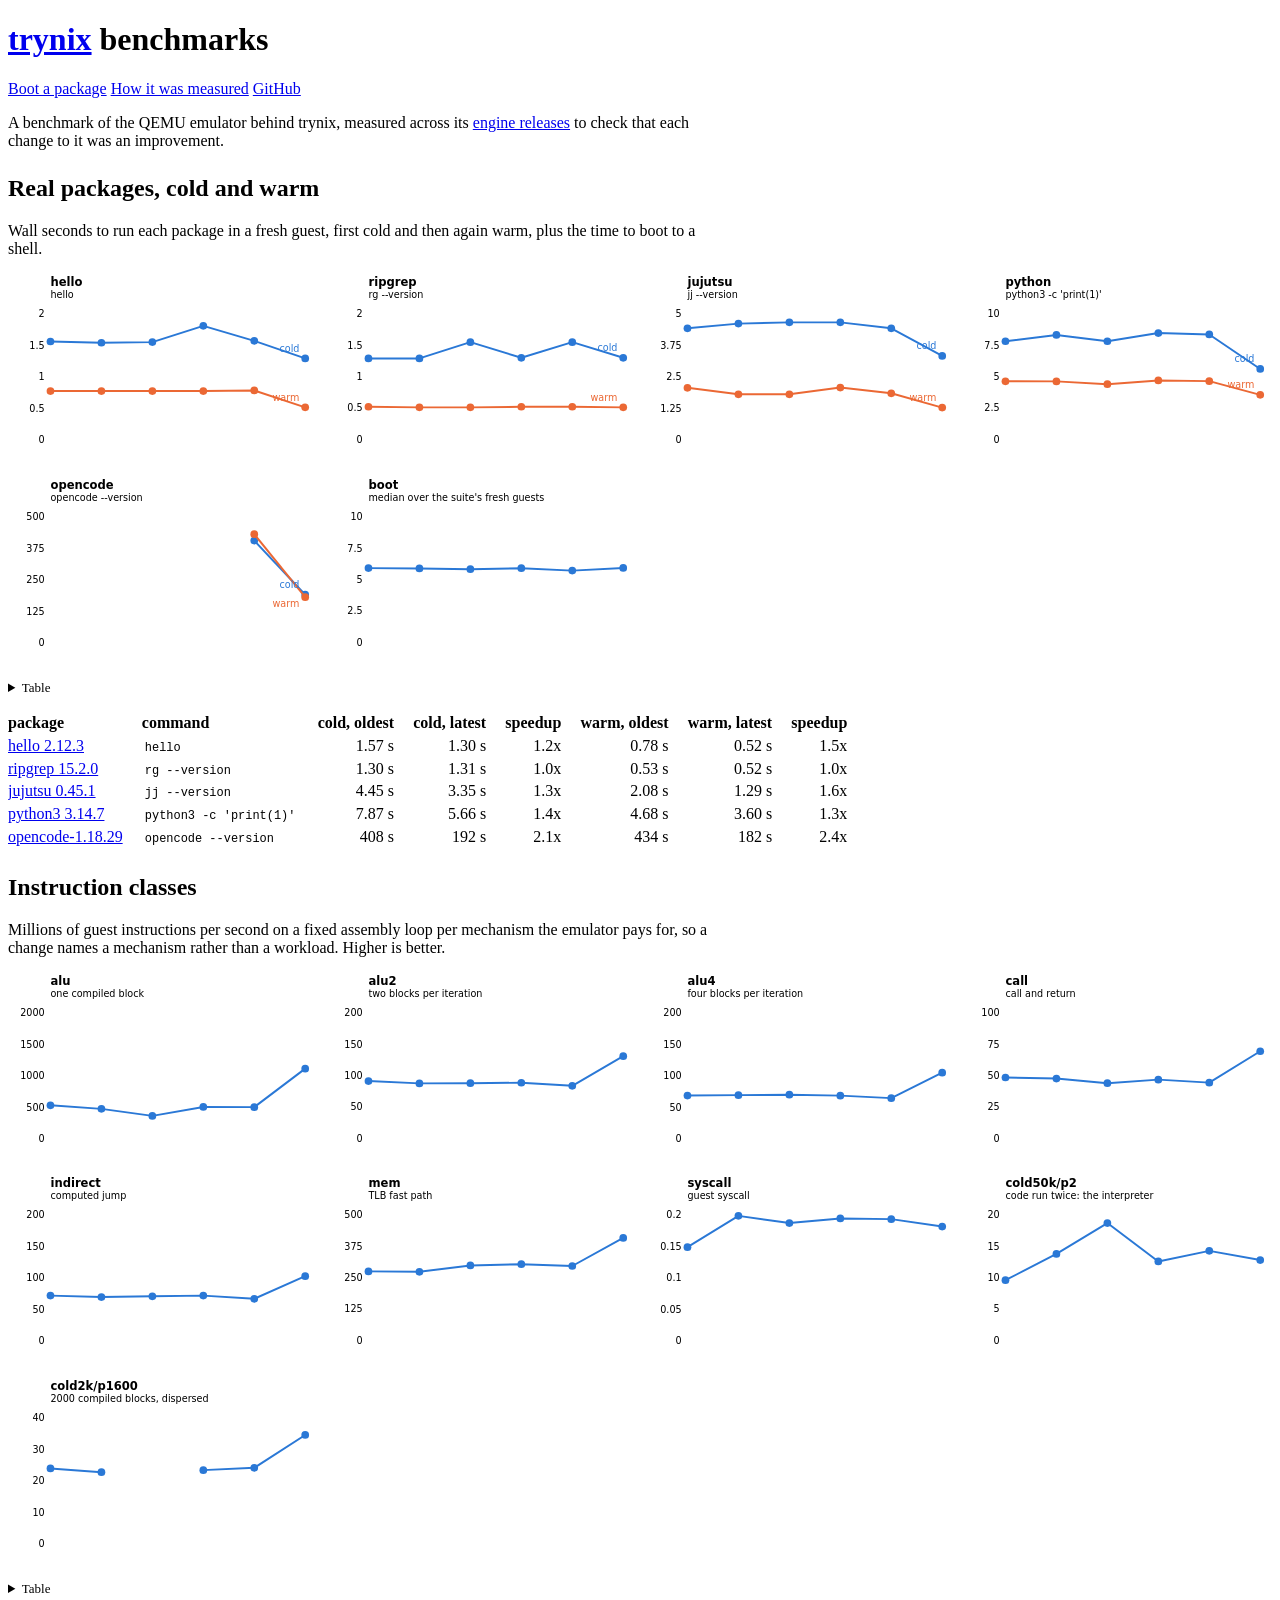
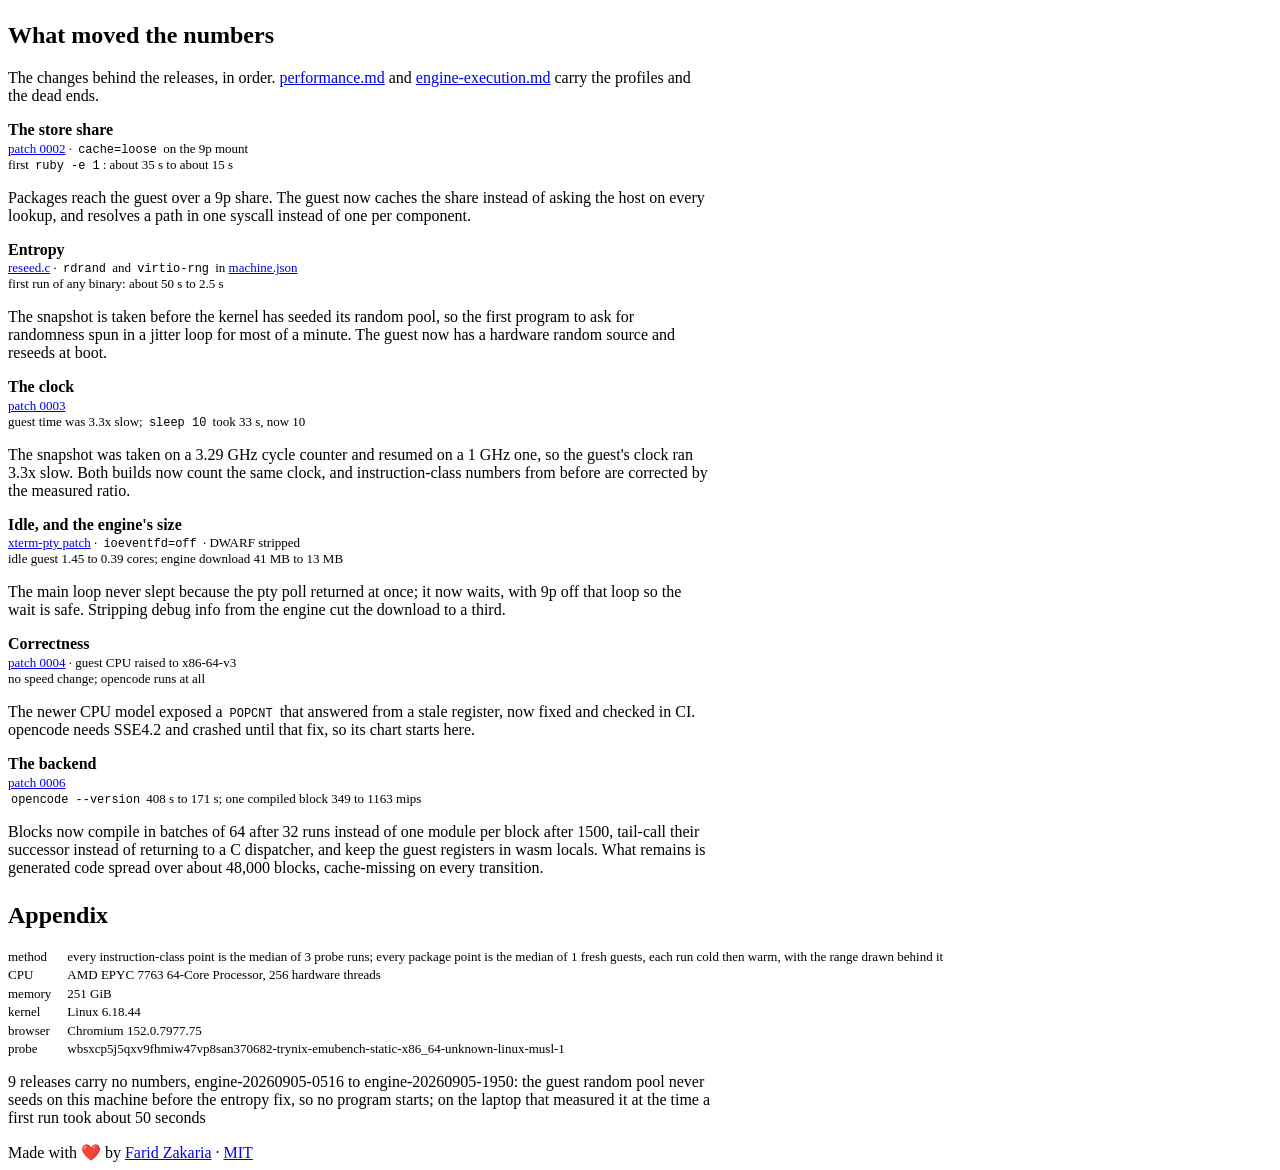
==== site/bench/index.html @ dc629fed "Add a benchmark page across the engine releases Every engine trynix has shipped is a dated release t" ====
<!doctype html>
<html lang="en">
  <head>
    <meta charset="utf-8" />
    <meta name="viewport" content="width=device-width, initial-scale=1" />
    <title>trynix benchmarks</title>
    <meta
      name="description"
      content="How fast the browser emulator got, one engine release at a time: real packages cold and warm, and each instruction class the emulator pays for."
    />
    <link rel="canonical" href="https://trynix.dev/bench/" />
    <link
      rel="icon"
      href="data:image/svg+xml,<svg xmlns='http://www.w3.org/2000/svg' viewBox='0 0 100 100'><text y='.9em' font-size='90'>🧪</text></svg>"
    />
    <meta name="theme-color" content="#ffffff" media="(prefers-color-scheme: light)" />
    <meta name="theme-color" content="#16181d" media="(prefers-color-scheme: dark)" />
    <link rel="stylesheet" href="../style.css" />
    <link rel="stylesheet" href="bench.css" />
  </head>
  <body>
    <header class="site">
      <h1><a href="..">trynix</a> <span class="muted">benchmarks</span></h1>
      <nav class="site">
        <a href="..">Boot a package</a>
        <a href="https://github.com/fzakaria/trynix/blob/main/docs/engine-execution.md">How it was measured</a>
        <a href="https://github.com/fzakaria/trynix">GitHub</a>
      </nav>
    </header>

    <main>
      <p>
        A benchmark of the QEMU emulator behind trynix, measured across its
        <a href="https://github.com/fzakaria/trynix/releases">engine releases</a> to check that
        each change to it was an improvement.
      </p>

      <h2>Real packages, cold and warm</h2>
      <p>
        Wall seconds to run each package in a fresh guest, first cold and then again warm, plus
        the time to boot to a shell.
      </p>
      <div id="exec-charts"></div>
      <div id="standings"></div>

      <h2>Instruction classes</h2>
      <p>
        Millions of guest instructions per second on a fixed assembly loop per mechanism the
        emulator pays for, so a change names a mechanism rather than a workload. Higher is better.
      </p>
      <div id="emubench-charts"></div>

      <h2>What moved the numbers</h2>
      <p>
        The changes behind the releases, in order.
        <a href="https://github.com/fzakaria/trynix/blob/main/docs/performance.md">performance.md</a>
        and
        <a href="https://github.com/fzakaria/trynix/blob/main/docs/engine-execution.md"
          >engine-execution.md</a
        >
        carry the profiles and the dead ends.
      </p>

      <section class="change">
        <h3>The store share</h3>
        <p class="meta">
          <a href="https://github.com/fzakaria/trynix/blob/main/patches/0002-9p-local-resolve-a-path-in-one-syscall-under-emscripten.patch"
            >patch 0002</a
          >
          · <code>cache=loose</code> on the 9p mount
        </p>
        <p class="gain">first <code>ruby -e 1</code>: about 35 s to about 15 s</p>
        <p>
          Packages reach the guest over a 9p share. The guest now caches the share instead of asking
          the host on every lookup, and resolves a path in one syscall instead of one per
          component.
        </p>
      </section>

      <section class="change">
        <h3>Entropy</h3>
        <p class="meta">
          <a href="https://github.com/fzakaria/trynix/blob/main/nix/guest/reseed.c">reseed.c</a> ·
          <code>rdrand</code> and <code>virtio-rng</code> in
          <a href="https://github.com/fzakaria/trynix/blob/main/nix/guest/machine.json">machine.json</a>
        </p>
        <p class="gain">first run of any binary: about 50 s to 2.5 s</p>
        <p>
          The snapshot is taken before the kernel has seeded its random pool, so the first program
          to ask for randomness spun in a jitter loop for most of a minute. The guest now has a
          hardware random source and reseeds at boot.
        </p>
      </section>

      <section class="change">
        <h3>The clock</h3>
        <p class="meta">
          <a href="https://github.com/fzakaria/trynix/blob/main/patches/0003-count-the-clock-the-resumer-will-count.patch"
            >patch 0003</a
          >
        </p>
        <p class="gain">guest time was 3.3x slow; <code>sleep 10</code> took 33 s, now 10</p>
        <p>
          The snapshot was taken on a 3.29 GHz cycle counter and resumed on a 1 GHz one, so the
          guest's clock ran 3.3x slow. Both builds now count the same clock, and instruction-class
          numbers from before are corrected by the measured ratio.
        </p>
      </section>

      <section class="change">
        <h3>Idle, and the engine's size</h3>
        <p class="meta">
          <a href="https://github.com/fzakaria/trynix/blob/main/patches/xterm-pty">xterm-pty patch</a>
          · <code>ioeventfd=off</code> · DWARF stripped
        </p>
        <p class="gain">idle guest 1.45 to 0.39 cores; engine download 41 MB to 13 MB</p>
        <p>
          The main loop never slept because the pty poll returned at once; it now waits, with 9p
          off that loop so the wait is safe. Stripping debug info from the engine cut the
          download to a third.
        </p>
      </section>

      <section class="change">
        <h3>Correctness</h3>
        <p class="meta">
          <a href="https://github.com/fzakaria/trynix/blob/main/patches/0004-wasm-tcg-pass-ctpop-the-right-operands.patch"
            >patch 0004</a
          >
          · guest CPU raised to x86-64-v3
        </p>
        <p class="gain">no speed change; opencode runs at all</p>
        <p>
          The newer CPU model exposed a <code>POPCNT</code> that answered from a stale register,
          now fixed and checked in CI. opencode needs SSE4.2 and crashed until that fix, so its
          chart starts here.
        </p>
      </section>

      <section class="change">
        <h3>The backend</h3>
        <p class="meta">
          <a href="https://github.com/fzakaria/trynix/blob/main/patches/0006-wasm32-batch-chain-locals.patch"
            >patch 0006</a
          >
        </p>
        <p class="gain">
          <code>opencode --version</code> 408 s to 171 s; one compiled block 349 to 1163 mips
        </p>
        <p>
          Blocks now compile in batches of 64 after 32 runs instead of one module per block after
          1500, tail-call their successor instead of returning to a C dispatcher, and keep the
          guest registers in wasm locals. What remains is generated code spread over about 48,000
          blocks, cache-missing on every transition.
        </p>
      </section>

      <h2>Appendix</h2>
      <dl id="appendix"></dl>
      <div id="appendix-skipped" class="muted"></div>
    </main>

    <footer class="muted">
      Made with ❤️ by
      <a href="https://fzakaria.com">Farid Zakaria</a>
      ·
      <a href="https://github.com/fzakaria/trynix/blob/main/LICENSE">MIT</a>
    </footer>

    <script type="module" src="bench.js"></script>
  </body>
</html>
---- site/bench/bench.css ----
/* The benchmark page. Layout and chart chrome only; the tokens come from
   ../style.css so the page reads as the site. The series colours are the
   validated pair from the data-viz reference palette, stepped for each
   surface, rather than the link accent: a link and a data mark are not
   the same thing. */
:root {
  --series-1: #2a78d6;
  --series-2: #eb6834;
}
@media (prefers-color-scheme: dark) {
  :root {
    --series-1: #3987e5;
    --series-2: #d95926;
  }
}
main p,
main li {
  max-width: 44rem;
}
h2 {
  margin-top: 1.6rem;
}
h3 {
  font-size: 1rem;
  margin: 1rem 0 0.3rem;
}

/* small multiples: as many panels per row as fit, never squashed */
.grid {
  display: grid;
  grid-template-columns: repeat(auto-fill, minmax(280px, 1fr));
  gap: 0.6rem;
  margin: 0.6rem 0;
}
.panel-wrap {
  position: relative;
}
svg.panel {
  width: 100%;
  height: auto;
  display: block;
}
.panel .grid {
  stroke: var(--line);
  stroke-width: 1;
}
.panel .axis {
  stroke: var(--muted);
  stroke-width: 1;
}
.panel .tick {
  font:
    10px system-ui,
    sans-serif;
  font-variant-numeric: tabular-nums;
  fill: var(--muted);
}
.panel .title {
  font:
    600 12px system-ui,
    sans-serif;
  fill: var(--fg);
}
.panel .subtitle,
.panel .end-label {
  font:
    10px system-ui,
    sans-serif;
  fill: var(--muted);
}
.panel .series {
  fill: none;
  stroke-width: 2;
  stroke-linejoin: round;
}
.panel .marker {
  stroke: var(--bg);
  stroke-width: 2;
}
.panel .milestone {
  stroke: var(--muted);
  stroke-width: 1;
  opacity: 0.35;
}
.panel .milestone-label {
  font:
    9px system-ui,
    sans-serif;
  fill: var(--muted);
}
.panel .cursor {
  stroke: var(--fg);
  stroke-width: 1;
  opacity: 0.4;
}
.tip {
  position: absolute;
  z-index: 1;
  max-width: 240px;
  padding: 0.4rem 0.6rem;
  border: 1px solid var(--line);
  border-radius: 4px;
  background: var(--bg);
  font-size: 12px;
  pointer-events: none;
  box-shadow: 0 2px 8px rgba(0, 0, 0, 0.15);
}
.tip-head {
  font-weight: 600;
}
.tip-commit {
  color: var(--muted);
  margin-bottom: 0.2rem;
}
.swatch {
  display: inline-block;
  width: 8px;
  height: 8px;
  border-radius: 2px;
  margin-right: 0.4rem;
}

a.tag {
  text-decoration: none;
}
a.tag:hover {
  text-decoration: underline;
}
.tip-change {
  color: var(--muted);
  margin-bottom: 0.2rem;
}
td.change {
  white-space: normal;
  min-width: 16rem;
}

/* every value, without hovering */
details.table {
  margin: 0.6rem 0 1rem;
  font-size: 13px;
}
details.table summary {
  cursor: pointer;
  color: var(--accent);
}
.scroll {
  overflow-x: auto;
}
table {
  border-collapse: collapse;
  white-space: nowrap;
}
th,
td {
  padding: 0.15rem 0.6rem 0.15rem 0;
  border-bottom: 1px solid var(--line);
  text-align: left;
}
td.num {
  text-align: right;
  font-variant-numeric: tabular-nums;
}
table.prose td,
table.prose th {
  padding-right: 1.2rem;
}
code {
  background: var(--code-bg);
  padding: 0 0.25em;
  border-radius: 3px;
  font-size: 0.92em;
}

/* one change that moved the numbers: title, what it was, what it won */
section.change {
  margin: 1rem 0;
}
section.change h3 {
  margin-bottom: 0.1rem;
}
section.change .meta,
section.change .gain {
  margin: 0;
  font-size: 13px;
  color: var(--muted);
}
section.change .meta + .gain {
  margin-bottom: 0.3rem;
}

/* the machine and the sitting */
dl#appendix {
  display: grid;
  grid-template-columns: max-content 1fr;
  gap: 0.15rem 1rem;
  font-size: 13px;
  margin: 0.4rem 0;
}
dl#appendix dt {
  color: var(--muted);
}
dl#appendix dd {
  margin: 0;
}
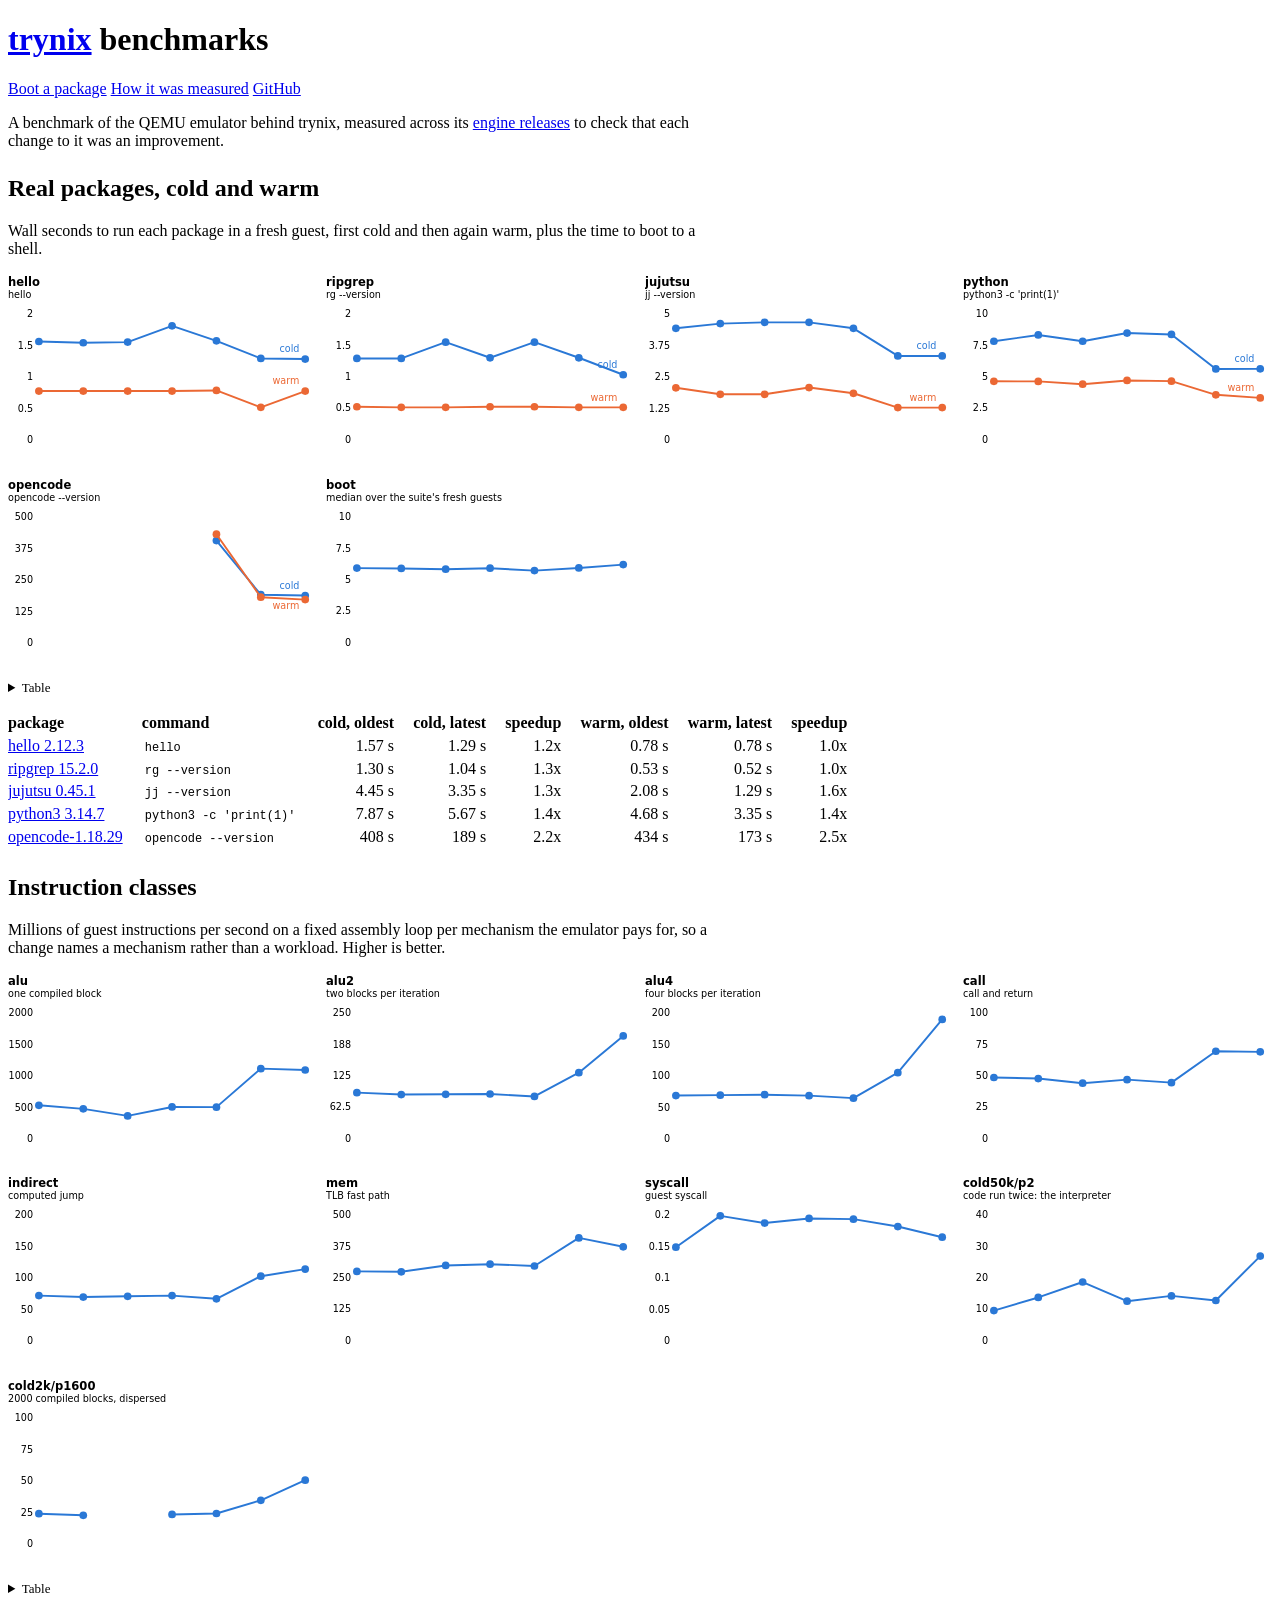
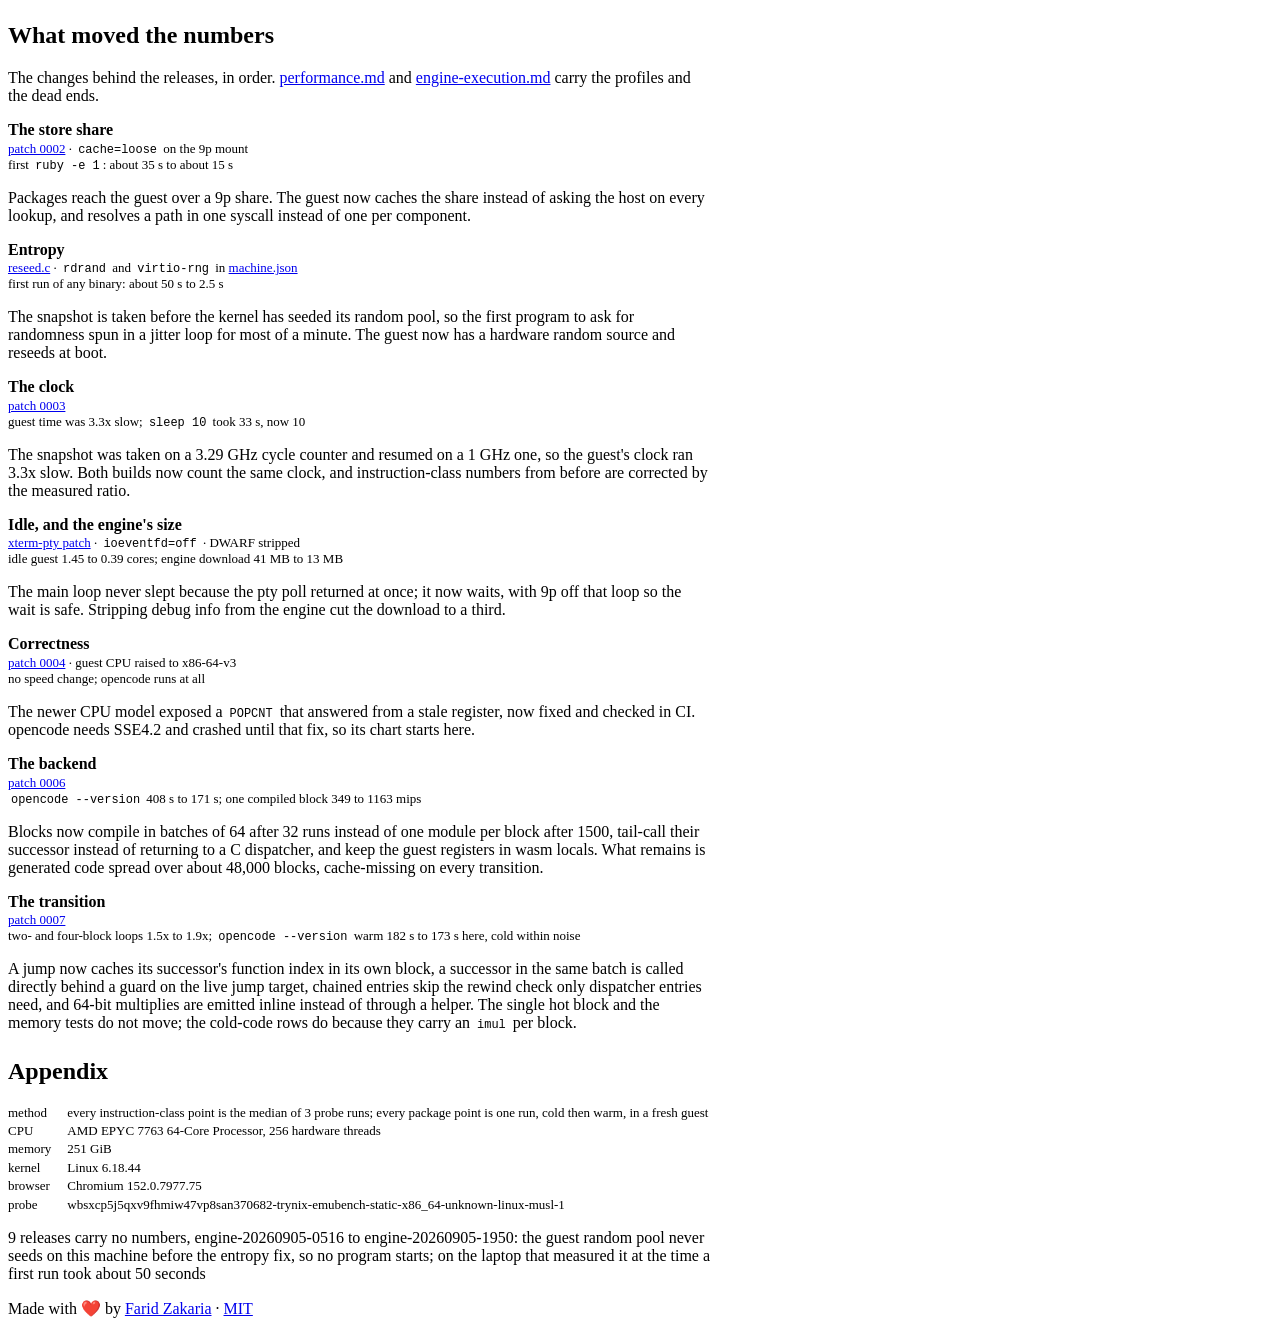
==== commit 1b07a4c2: "Add engine-20260909-1943 to the benchmark page The record comes from bench-history on leviathan, the" ====
--- a/site/bench/index.html
+++ b/site/bench/index.html
@@ -155,6 +155,26 @@
         </p>
       </section>
 
+      <section class="change">
+        <h3>The transition</h3>
+        <p class="meta">
+          <a href="https://github.com/fzakaria/trynix/blob/main/patches/0007-wasm32-cached-chains-direct-calls-mul64.patch"
+            >patch 0007</a
+          >
+        </p>
+        <p class="gain">
+          two- and four-block loops 1.5x to 1.9x; <code>opencode --version</code> warm 182 s to
+          173 s here, cold within noise
+        </p>
+        <p>
+          A jump now caches its successor's function index in its own block, a successor in the
+          same batch is called directly behind a guard on the live jump target, chained entries skip
+          the rewind check only dispatcher entries need, and 64-bit multiplies are emitted inline
+          instead of through a helper. The single hot block and the memory tests do not move; the
+          cold-code rows do because they carry an <code>imul</code> per block.
+        </p>
+      </section>
+
       <h2>Appendix</h2>
       <dl id="appendix"></dl>
       <div id="appendix-skipped" class="muted"></div>
